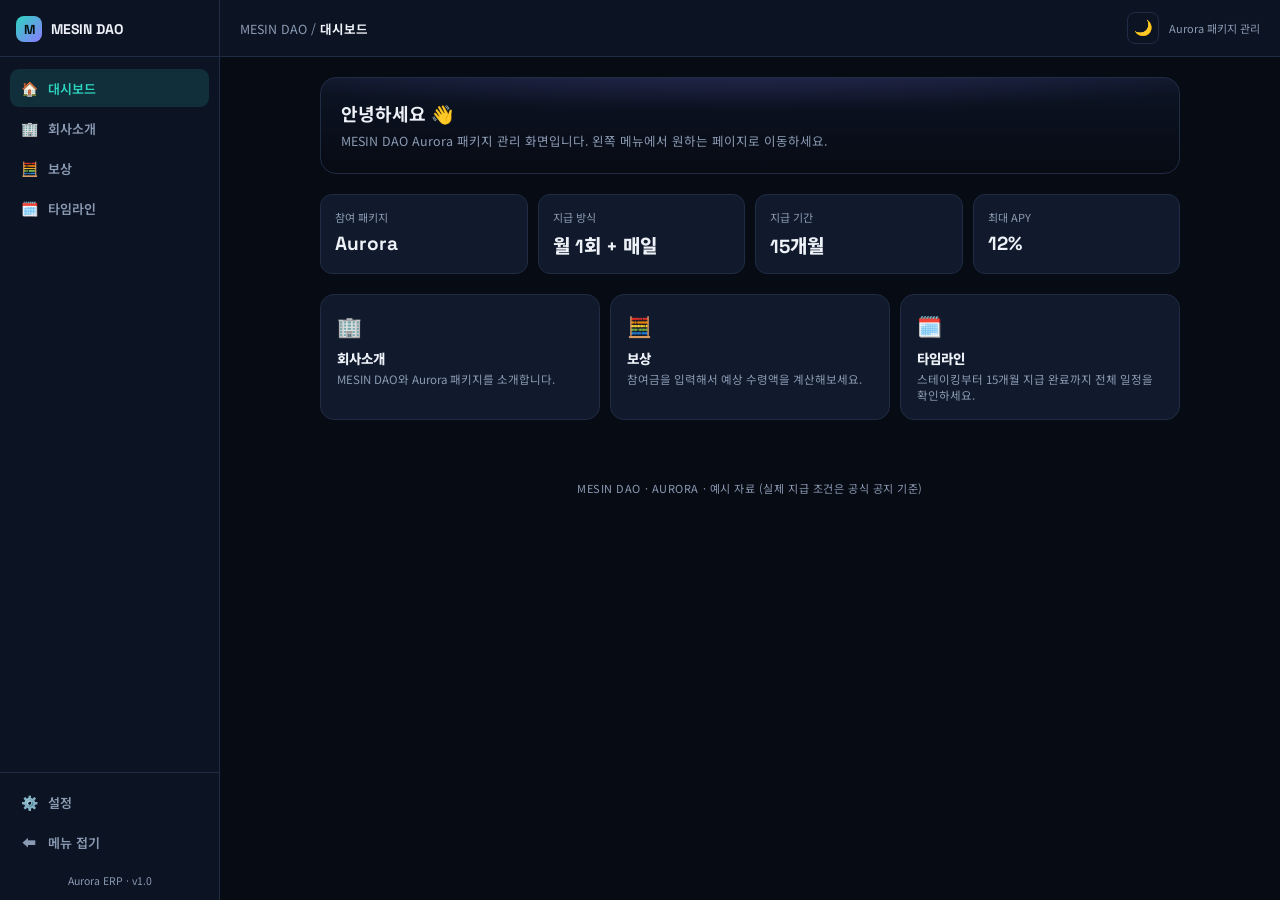
==== index.html @ 58359aaf "Initial commit: MESIN DAO Aurora ERP static site" ====
<!DOCTYPE html>
<html lang="ko">
<head>
<meta charset="UTF-8">
<script>try{if(localStorage.getItem('aurora_theme')==='light')document.documentElement.setAttribute('data-theme','light');}catch(e){}</script>
<meta name="viewport" content="width=device-width, initial-scale=1.0">
<title>MESIN DAO · Aurora ERP · 대시보드</title>
<link rel="stylesheet" href="assets/style.css">
<link rel="manifest" href="manifest.json">
<meta name="theme-color" content="#0c1424">
<link rel="icon" type="image/png" href="assets/icons/favicon-32.png">
<link rel="apple-touch-icon" href="assets/icons/apple-touch-icon.png">
<meta name="mobile-web-app-capable" content="yes">
<meta name="apple-mobile-web-app-capable" content="yes">
<meta name="apple-mobile-web-app-status-bar-style" content="black-translucent">
<meta name="apple-mobile-web-app-title" content="Aurora ERP">
</head>
<body data-page="dashboard">
<div class="app" id="app">
  <aside class="sidebar" id="sidebar">
    <div class="sidebar-brand">
      <div class="sidebar-logo-mark">M</div>
      <span>MESIN DAO</span>
    </div>
    <nav class="sidebar-nav" id="sidebarNav"></nav>
    <div class="sidebar-bottom">
      <nav class="sidebar-bottom-nav" id="sidebarBottomNav"></nav>
      <div class="sidebar-foot">Aurora ERP · v1.0</div>
    </div>
  </aside>
  <div class="sidebar-backdrop" id="sidebarBackdrop"></div>

  <div class="main">
    <header class="topbar">
      <button type="button" class="burger" id="sidebarToggle" aria-label="메뉴 열기">☰</button>
      <div class="breadcrumb">MESIN DAO / <b id="breadcrumbLabel">대시보드</b></div>
      <button type="button" class="theme-toggle" id="themeToggle" aria-label="테마 전환">🌙</button>
      <div class="topbar-right">Aurora 패키지 관리</div>
    </header>

    <main class="page-content">

      <div class="dash-welcome">
        <h2>안녕하세요 👋</h2>
        <p>MESIN DAO Aurora 패키지 관리 화면입니다. 왼쪽 메뉴에서 원하는 페이지로 이동하세요.</p>
      </div>
      <div class="dash-grid">
        <div class="dash-stat"><div class="lbl">참여 패키지</div><div class="val num">Aurora</div></div>
        <div class="dash-stat"><div class="lbl">지급 방식</div><div class="val num">월 1회 + 매일</div></div>
        <div class="dash-stat"><div class="lbl">지급 기간</div><div class="val num">15개월</div></div>
        <div class="dash-stat"><div class="lbl">최대 APY</div><div class="val num">12%</div></div>
      </div>
      <div class="quick-links">
        <a class="quick-card" href="company.html">
          <div class="qc-icon">🏢</div>
          <div class="qc-title">회사소개</div>
          <div class="qc-desc">MESIN DAO와 Aurora 패키지를 소개합니다.</div>
        </a>
        <a class="quick-card" href="rewards.html">
          <div class="qc-icon">🧮</div>
          <div class="qc-title">보상</div>
          <div class="qc-desc">참여금을 입력해서 예상 수령액을 계산해보세요.</div>
        </a>
        <a class="quick-card" href="timeline.html">
          <div class="qc-icon">🗓️</div>
          <div class="qc-title">타임라인</div>
          <div class="qc-desc">스테이킹부터 15개월 지급 완료까지 전체 일정을 확인하세요.</div>
        </a>
      </div>

      <div class="foot">MESIN DAO · AURORA · 예시 자료 (실제 지급 조건은 공식 공지 기준)</div>
    </main>
  </div><!-- /main -->
</div><!-- /app -->
<nav class="bottom-nav" id="bottomNav"></nav>

<script src="assets/sidebar.js"></script>
</body>
</html>
---- assets/style.css ----
@import url('https://fonts.googleapis.com/css2?family=Space+Grotesk:wght@500;700&family=Noto+Sans+KR:wght@400;500;700;900&display=swap');

:root{
  --bg: #070b14;
  --bg2: #0c1424;
  --card: #101a2c;
  --line: #1f2c44;
  --teal: #2dd4bf;
  --violet: #8b7bff;
  --green: #34d399;
  --gold: #fbbf24;
  --text: #eef2f8;
  --muted: #8b9ab3;
  --wash-rgb: 255,255,255;     /* 카드/버튼 등에 쓰이는 옅은 오버레이의 기준색 */
  --on-accent: #03110e;         /* teal/violet 배경 위에 올라가는 뱃지 글자색 */
  --violet-soft: #b8aeff;       /* 카드 안에서 강조 텍스트로 쓰는 옅은 보라 */
}

/* ---------- 라이트(하늘색) 테마 ---------- */
:root[data-theme="light"]{
  --bg: #eaf4fb;
  --bg2: #dbecf8;
  --card: #ffffff;
  --line: #c7dfef;
  --teal: #0f766e;
  --violet: #7c3aed;
  --green: #15803d;
  --gold: #b45309;
  --text: #102436;
  --muted: #5c7690;
  --wash-rgb: 10,35,55;
  --on-accent: #ffffff;
  --violet-soft: #6d28d9;
}
*{box-sizing:border-box; margin:0; padding:0; max-width:100%;}
input[type=number]{ -moz-appearance:textfield; }
input[type=number]::-webkit-outer-spin-button,
input[type=number]::-webkit-inner-spin-button{ -webkit-appearance:none; margin:0; }
body{
  background:var(--bg);
  color:var(--text);
  font-family:'Noto Sans KR', sans-serif;
  -webkit-font-smoothing:antialiased;
}
.num{font-family:'Space Grotesk', 'Noto Sans KR', sans-serif;}

/* ---------- Aurora hero ---------- */
.hero{
  position:relative;
  padding:36px 20px 26px;
  overflow:hidden;
  background:
    radial-gradient(120% 90% at 50% -20%, rgba(139,123,255,0.35), transparent 60%),
    linear-gradient(180deg, var(--bg2), var(--bg));
  border-bottom:1px solid var(--line);
}
.aurora-band{
  position:absolute; inset:-40% -20% auto -20%; height:340px;
  background:
    radial-gradient(50% 60% at 20% 40%, rgba(45,212,191,0.30), transparent 70%),
    radial-gradient(50% 60% at 70% 30%, rgba(139,123,255,0.30), transparent 70%),
    radial-gradient(50% 60% at 45% 60%, rgba(52,211,153,0.22), transparent 70%);
  filter: blur(30px);
  animation: drift 14s ease-in-out infinite alternate;
}
@keyframes drift{
  0%{ transform: translateX(-2%) rotate(-1deg);}
  100%{ transform: translateX(2%) rotate(1deg);}
}
.brand-row{
  position:relative; z-index:1;
  display:flex; align-items:center; gap:12px; margin-bottom:18px;
}
.brand-row img{ height:24px; width:auto; display:block; }
.brand-mesin{ display:flex; align-items:center; gap:7px; }
.brand-mesin img{ height:24px; width:auto; }
.brand-mesin span{
  font-family:'Space Grotesk','Noto Sans KR',sans-serif;
  font-weight:700; font-size:15px; letter-spacing:0.02em; color:var(--text);
}
.brand-div{ width:1px; height:16px; background:var(--line); }
.eyebrow{
  position:relative; z-index:1;
  font-size:12px; letter-spacing:0.16em; color:var(--teal);
  font-weight:700; text-transform:uppercase;
}
h1{
  position:relative; z-index:1;
  font-size:20px; line-height:1.32; margin-top:8px; font-weight:900;
}
.hero-sub{ position:relative; z-index:1; color:var(--muted); font-size:12.5px; margin-top:6px; line-height:1.5;}

/* ---------- Calculator ---------- */
.calc{
  position:relative; z-index:1;
  background:var(--card);
  border:1px solid var(--line);
  border-radius:16px;
  padding:16px;
  margin-top:16px;
}
.calc-row2{ display:flex; gap:10px; min-width:0; }
.calc-row2 .field{ flex:1 1 0; min-width:0; }
.calc-label{ font-size:10.5px; letter-spacing:0.12em; color:var(--gold); font-weight:700; text-transform:uppercase; margin-bottom:8px;}
.field{ margin-bottom:10px; min-width:0; }
.field label{ display:block; font-size:11.5px; color:var(--muted); margin-bottom:5px; font-weight:500; white-space:nowrap; overflow:hidden; text-overflow:ellipsis;}
.input-row{
  display:flex; align-items:center; gap:4px;
  background:rgba(var(--wash-rgb),0.04);
  border:1px solid var(--line);
  border-radius:10px;
  padding:8px 10px;
  min-width:0;
  box-sizing:border-box;
}
.input-row .prefix{ color:var(--muted); font-size:13px; font-weight:700; flex:0 0 auto;}
.input-row input{
  flex:1 1 auto; width:100%; background:transparent; border:none; outline:none;
  color:var(--text); font-size:16px; font-weight:700;
  font-family:'Space Grotesk','Noto Sans KR',sans-serif;
  min-width:0;
}
.input-row .suffix{ color:var(--muted); font-size:11px; flex:0 0 auto;}
.presets{ display:flex; gap:6px; margin-top:7px; flex-wrap:wrap; }
.preset-btn{
  background:rgba(var(--wash-rgb),0.04); border:1px solid var(--line); color:var(--muted);
  border-radius:100px; padding:5px 10px; font-size:11px; font-weight:700; cursor:pointer;
  font-family:'Space Grotesk','Noto Sans KR',sans-serif;
}
.preset-btn.active{ background:rgba(45,212,191,0.16); border-color:var(--teal); color:var(--teal); }

/* ---------- Flow (conversion) ---------- */
.flow{
  position:relative; z-index:1;
  display:flex; align-items:center; gap:6px;
  margin-top:16px; flex-wrap:wrap;
}
.chip{
  background:rgba(var(--wash-rgb),0.04);
  border:1px solid var(--line);
  border-radius:10px;
  padding:7px 9px;
  font-size:11px;
  text-align:center;
  min-width:66px;
}
.chip b{ display:block; font-size:13px; margin-top:1px;}
.arrow{ color:var(--muted); font-size:12px; }
.chip.result{
  background:linear-gradient(135deg, rgba(45,212,191,0.18), rgba(139,123,255,0.18));
  border-color:rgba(45,212,191,0.5);
}
.chip.result b{ color:var(--teal); font-size:15px;}

/* ---------- Top summary (in hero) ---------- */
.top-summary{
  position:relative; z-index:1;
  background:linear-gradient(135deg, rgba(139,123,255,0.16), rgba(45,212,191,0.16));
  border:1px solid rgba(139,123,255,0.45);
  border-radius:16px; padding:16px; margin-top:16px;
}
.top-summary .ts-head{ font-size:11px; color:var(--muted); font-weight:700; margin-bottom:10px;}
.ts-line{
  display:flex; justify-content:space-between; align-items:center;
  padding:6px 0; font-size:12.5px; border-bottom:1px solid rgba(var(--wash-rgb),0.08);
}
.ts-line:last-of-type{ border-bottom:none; }
.ts-line .v{ font-weight:800; }
.ts-bonus-formula{
  font-size:11px; color:var(--muted); margin-top:2px;
  font-family:'Space Grotesk',monospace;
}
.ts-total{
  margin-top:10px; padding-top:12px; border-top:1px solid rgba(var(--wash-rgb),0.18);
  display:flex; justify-content:space-between; align-items:baseline;
}
.ts-total .lbl{ font-size:12px; color:var(--muted); font-weight:700;}
.ts-total .val{ font-size:23px; font-weight:900;
  background:linear-gradient(90deg, var(--teal), var(--violet));
  -webkit-background-clip:text; background-clip:text; color:transparent;
}

/* ---------- Sections ---------- */
section{ padding:20px 18px 2px; }
.section-label{
  font-size:10px; letter-spacing:0.13em; color:var(--gold);
  text-transform:uppercase; font-weight:700; margin-bottom:6px;
}
.section-title{ font-size:16px; font-weight:900; margin-bottom:4px;}
.section-desc{ color:var(--muted); font-size:12px; line-height:1.5; margin-bottom:12px;}

/* ---------- Reward cards ---------- */
.card{
  background:var(--card);
  border:1px solid var(--line);
  border-radius:14px;
  padding:14px 16px;
  margin-bottom:10px;
  position:relative;
}
.card-top{ display:flex; justify-content:space-between; align-items:flex-start; gap:10px;}
.card-tag{
  font-size:11px; font-weight:700; padding:4px 9px; border-radius:100px;
  letter-spacing:0.03em;
}
.tag-a{ background:rgba(139,123,255,0.18); color:var(--violet-soft); border:1px solid rgba(139,123,255,0.4);}
.tag-b{ background:rgba(45,212,191,0.18); color:var(--teal); border:1px solid rgba(45,212,191,0.4);}
.card-name{ font-size:14.5px; font-weight:900; margin-top:6px;}
.card-freq{ font-size:11.5px; color:var(--muted); margin-top:2px;}
.big-row{ display:flex; align-items:baseline; gap:6px; margin-top:10px;}
.big-num{ font-size:23px; font-weight:700; }
.big-unit{ font-size:12px; color:var(--muted);}
.formula{
  margin-top:7px; font-size:11.5px; color:var(--muted);
  background:rgba(var(--wash-rgb),0.03); border-radius:8px; padding:6px 9px;
  font-family:'Space Grotesk', monospace;
}
.total-row{
  display:flex; justify-content:space-between; align-items:center;
  margin-top:10px; padding-top:10px; border-top:1px dashed var(--line);
}
.total-row .lbl{ font-size:11.5px; color:var(--muted); }
.total-row .val{ font-size:15.5px; font-weight:900; }
.val.a{ color:var(--violet-soft); }
.val.b{ color:var(--teal); }

/* APY table */
.apy-table{
  background:rgba(var(--wash-rgb),0.02); border:1px solid var(--line); border-radius:12px;
  overflow:hidden; margin-top:2px; margin-bottom:4px;
}
.apy-row{
  display:flex; justify-content:space-between; align-items:center;
  padding:8px 12px; font-size:12px; border-bottom:1px solid var(--line);
  transition: background 0.2s;
}
.apy-row:last-child{ border-bottom:none; }
.apy-row.active{ background:rgba(45,212,191,0.08); }
.apy-range{ color:var(--text); }
.apy-pct{ font-weight:900; font-size:15px; }
.apy-row.active .apy-pct{ color:var(--teal); }
.apy-badge{
  font-size:10.5px; background:var(--teal); color:var(--on-accent); font-weight:800;
  padding:2px 7px; border-radius:100px; margin-left:8px;
}

/* ---------- Timeline ---------- */
.timeline-wrap{
  background:var(--card); border:1px solid var(--line); border-radius:16px;
  padding:16px 14px 18px; margin-top:2px;
}
.tl-track{ position:relative; padding-left:20px; }
.tl-line{
  position:absolute; left:6px; top:6px; bottom:6px; width:2px;
  background:linear-gradient(180deg, var(--gold) 0%, var(--gold) 22%, var(--teal) 22%, var(--violet) 100%);
  border-radius:2px;
}
.tl-item{ position:relative; padding-bottom:16px; }
.tl-item:last-child{ padding-bottom:0; }
.tl-dot{
  position:absolute; left:-20px; top:2px; width:12px; height:12px; border-radius:50%;
  border:3px solid var(--bg); box-shadow:0 0 0 2px currentColor;
}
.dot-gold{ background:var(--gold); color:var(--gold);}
.dot-teal{ background:var(--teal); color:var(--teal);}
.dot-violet{ background:var(--violet); color:var(--violet);}
.tl-date{ font-size:10px; color:var(--muted); font-weight:700; letter-spacing:0.03em; margin-bottom:2px;}
.tl-title{ font-size:13px; font-weight:800; margin-bottom:3px; }
.tl-desc{ font-size:11.5px; color:var(--muted); line-height:1.5; }
.tl-desc .num-hl{ color:var(--text); font-weight:700; }
.tl-box{
  margin-top:6px; display:inline-flex; gap:5px; flex-wrap:wrap;
}
.pill{
  font-size:10px; padding:3px 8px; border-radius:100px; font-weight:700;
  background:rgba(var(--wash-rgb),0.05); border:1px solid var(--line); color:var(--text);
}
.pill.gold{ color:var(--gold); border-color:rgba(251,191,36,0.4); background:rgba(251,191,36,0.1);}
.pill.teal{ color:var(--teal); border-color:rgba(45,212,191,0.4); background:rgba(45,212,191,0.1);}
.pill.violet{ color:#b8aeff; border-color:rgba(139,123,255,0.4); background:rgba(139,123,255,0.1);}

.note{
  font-size:11.5px; color:var(--muted); line-height:1.7; margin-top:14px;
  padding:12px 14px; background:rgba(var(--wash-rgb),0.03); border-radius:10px;
  border-left:3px solid var(--gold);
}
.foot{ text-align:center; color:var(--muted); font-size:11px; margin-top:40px; margin-bottom:40px; letter-spacing:0.05em;}

/* ================= ERP shell ================= */
.app{ display:flex; min-height:100vh; }
.sidebar{
  width:220px; flex:0 0 220px;
  background:var(--bg2); border-right:1px solid var(--line);
  display:flex; flex-direction:column;
  position:sticky; top:0; height:100vh; overflow-y:auto;
  z-index:36;
}
.sidebar-brand{
  display:flex; align-items:center; gap:9px;
  padding:16px 16px 14px; border-bottom:1px solid var(--line);
}
.sidebar-logo-mark{
  width:26px; height:26px; border-radius:8px; flex:0 0 auto;
  background:linear-gradient(135deg, var(--teal), var(--violet));
  display:flex; align-items:center; justify-content:center;
  font-family:'Space Grotesk',sans-serif; font-weight:700; font-size:13px; color:var(--on-accent);
}
.sidebar-brand span{ font-family:'Space Grotesk','Noto Sans KR',sans-serif; font-weight:700; font-size:14px; }
.sidebar-nav{ flex:1; padding:12px 10px; display:flex; flex-direction:column; gap:2px; overflow-y:auto; }
.nav-item{
  display:flex; align-items:center; gap:10px;
  padding:9px 10px; border-radius:9px;
  color:var(--muted); font-size:13px; font-weight:600;
  background:transparent; border:none; text-align:left; width:100%;
  cursor:pointer; font-family:'Noto Sans KR',sans-serif;
  text-decoration:none;
}
.nav-item .nav-icon{ font-size:14px; width:18px; text-align:center; flex:0 0 auto; }
.nav-item:hover{ background:rgba(var(--wash-rgb),0.05); color:var(--text); }
.nav-item.active{ background:rgba(45,212,191,0.14); color:var(--teal); }
.sidebar-bottom{
  flex:0 0 auto; padding:10px; border-top:1px solid var(--line);
  display:flex; flex-direction:column; gap:2px;
}
.sidebar-bottom-nav{ display:flex; flex-direction:column; gap:2px; }
.sidebar-foot{ padding:10px 6px 2px; font-size:10.5px; color:var(--muted); text-align:center; }
.sidebar-backdrop{ display:none; }

/* 사이드바 접기 (데스크톱) */
.sidebar{ transition:width .18s ease; }
.app.sidebar-collapsed .sidebar{ width:60px; flex:0 0 60px; }
.app.sidebar-collapsed .sidebar-brand{ justify-content:center; padding:16px 8px 14px; }
.app.sidebar-collapsed .sidebar-brand > span{ display:none; }
.app.sidebar-collapsed .nav-item{ justify-content:center; padding:9px 0; }
.app.sidebar-collapsed .nav-item span:not(.nav-icon){ display:none; }
.app.sidebar-collapsed .sidebar-foot{ display:none; }
.app.sidebar-collapsed .sidebar-bottom{ align-items:center; }

/* 접힘 상태에서 아이콘에 마우스를 올리면 뜨는 라벨 툴팁 */
.sidebar-tooltip{
  position:fixed; z-index:200; transform:translateY(-50%);
  background:var(--card); color:var(--text); border:1px solid var(--line);
  padding:6px 10px; border-radius:8px; font-size:12px; font-weight:700;
  white-space:nowrap; box-shadow:0 4px 14px rgba(0,0,0,0.4);
  pointer-events:none;
}

.main{ flex:1; min-width:0; display:flex; flex-direction:column; }
.topbar{
  display:flex; align-items:center; gap:10px;
  padding:12px 20px; border-bottom:1px solid var(--line);
  background:var(--bg2); position:sticky; top:0; z-index:5;
}
.burger{
  display:none; background:transparent; border:1px solid var(--line); color:var(--text);
  width:32px; height:32px; border-radius:8px; font-size:16px; cursor:pointer; flex:0 0 auto;
}
.theme-toggle{
  display:inline-flex; align-items:center; justify-content:center;
  background:transparent; border:1px solid var(--line); color:var(--text);
  width:32px; height:32px; border-radius:8px; font-size:15px; cursor:pointer; flex:0 0 auto;
  margin-left:auto;
}
.theme-toggle:hover{ border-color:var(--teal); }
.breadcrumb{ font-size:12.5px; color:var(--muted); }
.breadcrumb b{ color:var(--text); font-weight:700; }
.topbar-right{ font-size:11px; color:var(--muted); }

.page-content{ flex:1; max-width:900px; width:100%; margin:0 auto; padding-bottom:20px; }

/* 모바일 하단 아이콘 메뉴 (안드로이드 등). 데스크톱에서는 숨김. */
.bottom-nav{
  display:none;
  position:fixed; left:0; right:0; bottom:0; z-index:34;
  background:var(--bg2); border-top:1px solid var(--line);
  padding-bottom:env(safe-area-inset-bottom, 0px);
}
.bottom-nav-list{ display:flex; }
.bottom-nav-item{
  flex:1; min-width:0;
  display:flex; flex-direction:column; align-items:center; justify-content:center; gap:2px;
  padding:8px 2px 7px;
  color:var(--muted); text-decoration:none;
  font-family:'Noto Sans KR',sans-serif; font-size:10px; font-weight:700;
  white-space:nowrap; overflow:hidden; text-overflow:ellipsis;
}
.bottom-nav-item .bn-icon{ font-size:19px; line-height:1; }
.bottom-nav-item.active{ color:var(--teal); }

/* Dashboard */
.dash-welcome{
  padding:22px 20px; border-radius:16px; margin:20px;
  background:radial-gradient(120% 90% at 50% -20%, rgba(139,123,255,0.25), transparent 60%), linear-gradient(180deg, var(--bg2), var(--bg));
  border:1px solid var(--line);
}
.dash-welcome h2{ font-size:18px; margin-bottom:6px; }
.dash-welcome p{ color:var(--muted); font-size:12.5px; line-height:1.5; }
.dash-grid{ display:grid; grid-template-columns:repeat(auto-fit,minmax(150px,1fr)); gap:10px; padding:0 20px 20px; }
.dash-stat{ background:var(--card); border:1px solid var(--line); border-radius:12px; padding:14px; }
.dash-stat .lbl{ font-size:11px; color:var(--muted); margin-bottom:6px; }
.dash-stat .val{ font-size:19px; font-weight:800; }
.quick-links{ display:grid; grid-template-columns:repeat(auto-fit,minmax(180px,1fr)); gap:10px; padding:0 20px 20px; }
.quick-card{
  background:var(--card); border:1px solid var(--line); border-radius:14px; padding:16px;
  cursor:pointer; text-align:left; font-family:'Noto Sans KR',sans-serif;
  text-decoration:none; display:block; color:inherit;
}
.quick-card:hover{ border-color:var(--teal); }
.quick-card .qc-icon{ font-size:20px; margin-bottom:8px; }
.quick-card .qc-title{ font-weight:800; font-size:13.5px; margin-bottom:3px; color:var(--text); }
.quick-card .qc-desc{ font-size:11.5px; color:var(--muted); line-height:1.4; }

/* Company page */
.company-wrap{ padding:20px; }
.company-hero{
  padding:20px; border-radius:16px; margin-bottom:16px;
  background:linear-gradient(135deg, rgba(139,123,255,0.16), rgba(45,212,191,0.16));
  border:1px solid rgba(139,123,255,0.4);
}
.company-hero h2{ font-size:18px; margin-bottom:6px; }
.company-hero p{ color:var(--muted); font-size:12.5px; line-height:1.6; }
.company-block{
  background:var(--card); border:1px solid var(--line); border-radius:14px;
  padding:16px; margin-bottom:10px;
}
.company-block h3{ font-size:13.5px; margin-bottom:6px; }
.company-block p{ font-size:12px; color:var(--muted); line-height:1.6; }
.company-note{ font-size:10.5px; color:var(--muted); margin-top:6px; }

.timeline-page{ padding-top:20px; }

@media (max-width:840px){
  .sidebar{
    position:fixed; left:0; top:0; bottom:0; transform:translateX(-100%);
    transition:transform .2s ease;
  }
  .app.sidebar-open .sidebar{ transform:translateX(0); }
  .app.sidebar-open .sidebar-backdrop{
    display:block; position:fixed; inset:0; background:rgba(0,0,0,0.5); z-index:35;
  }
  .burger{ display:inline-flex; align-items:center; justify-content:center; }
  .sidebar-collapse-btn{ display:none; }
  .app.sidebar-collapsed .sidebar{ width:220px; flex:0 0 220px; }
  .app.sidebar-collapsed .sidebar-brand{ justify-content:flex-start; padding:16px 16px 14px; }
  .app.sidebar-collapsed .sidebar-brand > span{ display:inline; }
  .app.sidebar-collapsed .nav-item{ justify-content:flex-start; padding:9px 10px; }
  .app.sidebar-collapsed .nav-item span:not(.nav-icon){ display:inline; }
  .app.sidebar-collapsed .sidebar-foot{ display:block; }

  .topbar-right{ display:none; }

  .bottom-nav{ display:block; }
  .page-content{ padding-bottom:calc(20px + 60px + env(safe-area-inset-bottom, 0px)); }
}

/* ---------- 휴대폰(안드로이드 등) 화면 ---------- */
@media (max-width:480px){
  .hero{ padding:28px 16px 20px; }
  h1{ font-size:18px; }
  section{ padding:16px 14px 2px; }
  .calc-row2{ flex-direction:column; gap:10px; }
  .dash-welcome{ margin:14px; padding:18px 16px; }
  .dash-grid{ grid-template-columns:repeat(auto-fit,minmax(130px,1fr)); padding:0 14px 14px; }
  .quick-links{ grid-template-columns:1fr; padding:0 14px 14px; }
  .company-wrap{ padding:14px; }
  .topbar{ padding:10px 14px; }
  .breadcrumb{ font-size:11.5px; overflow:hidden; text-overflow:ellipsis; white-space:nowrap; }
  .nav-item{ min-height:44px; }
}
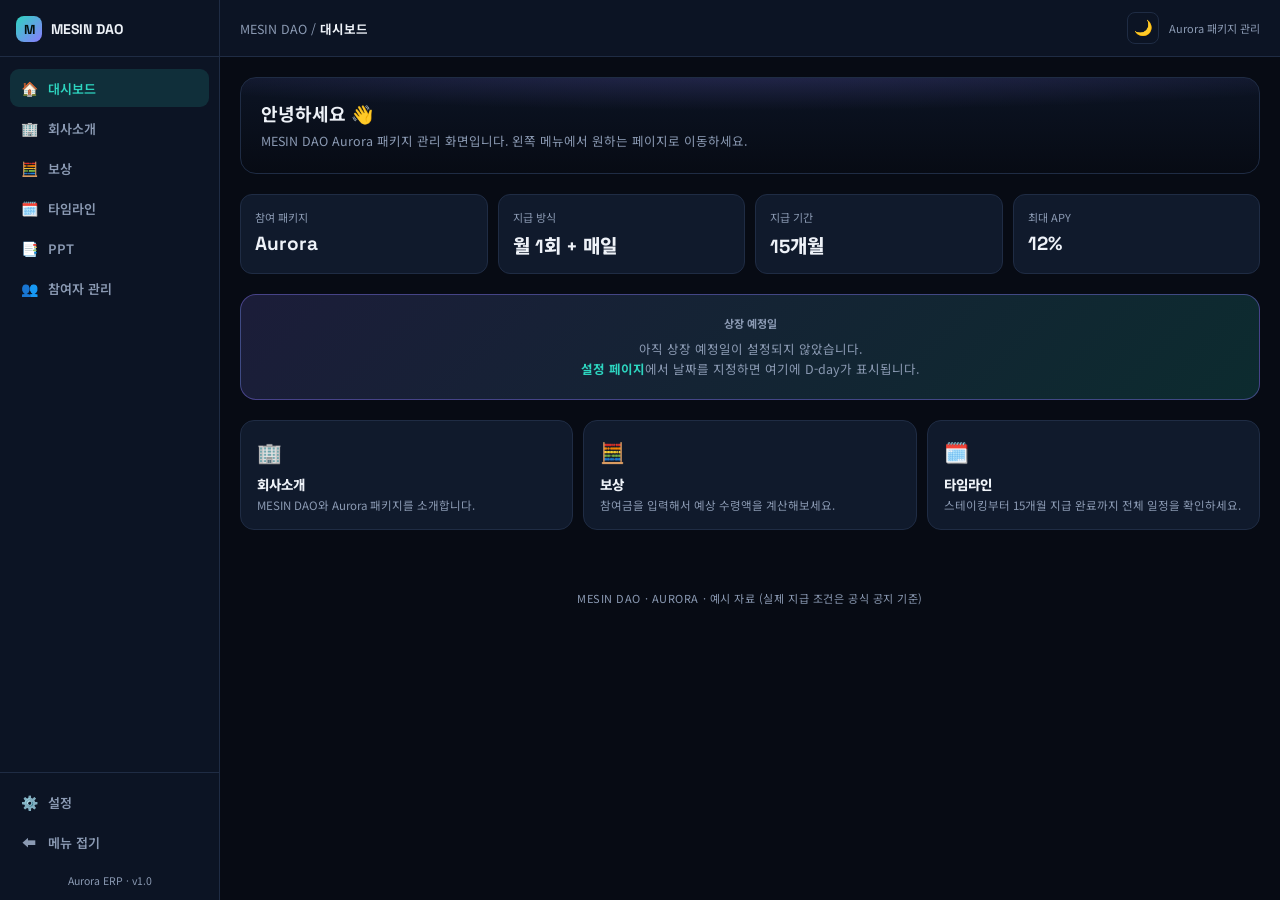
==== commit c2f140b9: "설정(상장예정일/프리셋 편집) + 대시보드 카운트다운 + 보상 공유링크·비교모드 추가" ====
--- a/index.html
+++ b/index.html
@@ -50,6 +50,8 @@
         <div class="dash-stat"><div class="lbl">지급 기간</div><div class="val num">15개월</div></div>
         <div class="dash-stat"><div class="lbl">최대 APY</div><div class="val num">12%</div></div>
       </div>
+      <div class="countdown-card" id="countdownCard"></div>
+
       <div class="quick-links">
         <a class="quick-card" href="company.html">
           <div class="qc-icon">🏢</div>
@@ -75,5 +77,6 @@
 <nav class="bottom-nav" id="bottomNav"></nav>
 
 <script src="assets/sidebar.js"></script>
+<script src="assets/dashboard.js"></script>
 </body>
 </html>
--- a/assets/style.css
+++ b/assets/style.css
@@ -244,11 +244,33 @@
   padding:2px 7px; border-radius:100px; margin-left:8px;
 }
 
+/* ---------- Rewards page: 넓은 화면 2단 레이아웃 ---------- */
+/* 좁은 화면(<1080px)에서는 기존과 동일하게 히어로(입력) → 카드(결과) 순서로 세로 쌓임.
+   넓은 화면에서는 왼쪽에 입력 히어로를 고정(sticky)하고, 오른쪽에 결과 카드를 나란히 배치해
+   입력을 바꾸면서 바로 옆에서 결과를 확인할 수 있게 함. */
+.rewards-grid{ display:block; margin:0 20px 20px; }
+.rewards-col-hero .hero{ margin-top:0; }
+@media (min-width:1080px){
+  .rewards-grid{
+    display:grid;
+    grid-template-columns:minmax(380px,460px) 1fr;
+    gap:22px;
+    align-items:start;
+  }
+  .rewards-col-hero{ position:sticky; top:72px; }
+  .rewards-col-hero .hero{
+    border:1px solid var(--line);
+    border-bottom:1px solid var(--line);
+    border-radius:20px;
+  }
+  .rewards-col-detail section:first-child{ padding-top:0; }
+}
+/* 결과 카드 2장은 오른쪽 컬럼이 충분히 넓어지면 자동으로 나란히 배치됨 (auto-fit) */
+.reward-cards{ display:grid; grid-template-columns:repeat(auto-fit,minmax(300px,1fr)); gap:14px; align-items:start; }
+.reward-cards .card{ margin-bottom:0; }
+
 /* ---------- Timeline ---------- */
-.timeline-wrap{
-  background:var(--card); border:1px solid var(--line); border-radius:16px;
-  padding:16px 14px 18px; margin-top:2px;
-}
+.timeline-wrap{ margin-top:18px; }
 .tl-track{ position:relative; padding-left:20px; }
 .tl-line{
   position:absolute; left:6px; top:6px; bottom:6px; width:2px;
@@ -366,7 +388,28 @@
 .breadcrumb b{ color:var(--text); font-weight:700; }
 .topbar-right{ font-size:11px; color:var(--muted); }
 
-.page-content{ flex:1; max-width:900px; width:100%; margin:0 auto; padding-bottom:20px; }
+.page-content{ flex:1; max-width:1180px; width:100%; margin:0 auto; padding-top:20px; padding-bottom:20px; }
+
+/* 페이지별 콘텐츠 폭 — 데스크톱에서 화면을 얼마나 넓게 쓸지는 페이지 성격에 따라 다르게 판단.
+   대시보드/회사소개: 카드형 그리드가 많아 넓게 써도 잘 채워짐.
+   보상: 좌(입력)·우(결과카드) 2단 레이아웃을 쓰므로 조금 더 넓게.
+   타임라인/설정: 읽는 콘텐츠 위주라 과도하게 넓히면 오히려 가독성이 떨어져 좁게 유지.
+   PPT: 별도 폭 규칙(아래 PPT 뷰어 섹션)에서 처리. */
+body[data-page="dashboard"] .page-content,
+body[data-page="company"] .page-content{ max-width:1280px; }
+body[data-page="rewards"] .page-content{ max-width:1240px; }
+body[data-page="timeline"] .page-content{ max-width:820px; }
+body[data-page="settings"] .page-content{ max-width:760px; }
+
+/* 데스크톱 넓은 화면에서는 auto-fit 대신 실제 콘텐츠 개수에 맞춘 고정 컬럼 수를 사용해
+   카드가 너무 잘게 쪼개지지 않고 자연스럽게 정렬되도록 함. */
+@media (min-width:900px){
+  .dash-grid{ grid-template-columns:repeat(4,1fr); }
+  .quick-links{ grid-template-columns:repeat(3,1fr); }
+  .partner-grid{ grid-template-columns:repeat(4,1fr); }
+  .stat-grid{ grid-template-columns:repeat(4,1fr); }
+  .flywheel-grid{ grid-template-columns:repeat(4,1fr); }
+}
 
 /* 모바일 하단 아이콘 메뉴 (안드로이드 등). 데스크톱에서는 숨김. */
 .bottom-nav{
@@ -389,7 +432,7 @@
 
 /* Dashboard */
 .dash-welcome{
-  padding:22px 20px; border-radius:16px; margin:20px;
+  padding:22px 20px; border-radius:16px; margin:0 20px 20px;
   background:radial-gradient(120% 90% at 50% -20%, rgba(139,123,255,0.25), transparent 60%), linear-gradient(180deg, var(--bg2), var(--bg));
   border:1px solid var(--line);
 }
@@ -411,9 +454,12 @@
 .quick-card .qc-desc{ font-size:11.5px; color:var(--muted); line-height:1.4; }
 
 /* Company page */
-.company-wrap{ padding:20px; }
+.company-wrap{
+  background:var(--card); border:1px solid var(--line); border-radius:20px;
+  padding:28px 26px; margin:0 20px 20px;
+}
 .company-hero{
-  padding:20px; border-radius:16px; margin-bottom:16px;
+  padding:20px; border-radius:16px; margin-bottom:20px;
   background:linear-gradient(135deg, rgba(139,123,255,0.16), rgba(45,212,191,0.16));
   border:1px solid rgba(139,123,255,0.4);
 }
@@ -427,7 +473,194 @@
 .company-block p{ font-size:12px; color:var(--muted); line-height:1.6; }
 .company-note{ font-size:10.5px; color:var(--muted); margin-top:6px; }
 
-.timeline-page{ padding-top:20px; }
+/* 회사소개 요약 섹션 (모두 .company-wrap 박스 안쪽 요소 - 좌우 여백은 박스 padding이 담당) */
+.company-section-label{
+  font-size:10px; letter-spacing:0.13em; color:var(--gold);
+  text-transform:uppercase; font-weight:700; margin-bottom:8px;
+}
+.partner-grid{ display:grid; grid-template-columns:repeat(auto-fit,minmax(220px,1fr)); gap:10px; margin-bottom:16px; }
+.partner-card{ background:rgba(var(--wash-rgb),0.03); border:1px solid var(--line); border-radius:14px; padding:16px; }
+.partner-icon{ font-size:22px; margin-bottom:8px; }
+.partner-name{ font-family:'Space Grotesk','Noto Sans KR',sans-serif; font-weight:800; font-size:14px; margin-bottom:2px; }
+.partner-role{ font-size:11px; color:var(--teal); font-weight:700; margin-bottom:8px; }
+.partner-card p{ font-size:12px; color:var(--muted); line-height:1.6; }
+.partner-tagline{
+  margin-bottom:24px; padding:12px 16px; text-align:center; font-size:12px; font-weight:700;
+  color:var(--text); background:rgba(var(--wash-rgb),0.04); border:1px solid var(--line); border-radius:12px;
+}
+
+.stat-grid{ display:grid; grid-template-columns:repeat(auto-fit,minmax(140px,1fr)); gap:10px; margin-bottom:24px; }
+.stat-card{ background:rgba(var(--wash-rgb),0.03); border:1px solid var(--line); border-radius:12px; padding:14px; text-align:center; }
+.stat-val{
+  font-family:'Space Grotesk','Noto Sans KR',sans-serif; font-weight:900; font-size:20px;
+  background:linear-gradient(90deg, var(--teal), var(--violet));
+  -webkit-background-clip:text; background-clip:text; color:transparent;
+}
+.stat-lbl{ font-size:11px; color:var(--muted); margin-top:4px; }
+
+.flywheel-grid{ display:grid; grid-template-columns:repeat(auto-fit,minmax(180px,1fr)); gap:10px; margin-bottom:24px; }
+.flywheel-item{ background:rgba(var(--wash-rgb),0.03); border:1px solid var(--line); border-radius:12px; padding:14px; }
+.flywheel-num{ font-family:'Space Grotesk',sans-serif; font-weight:900; font-size:13px; color:var(--gold); margin-bottom:4px; }
+.flywheel-title{ font-weight:800; font-size:13.5px; margin-bottom:3px; }
+.flywheel-desc{ font-size:11.5px; color:var(--muted); line-height:1.5; }
+
+.chip-row{ display:flex; flex-wrap:wrap; gap:6px; margin-bottom:24px; }
+
+.closing-quote{
+  margin-bottom:20px; padding:20px; text-align:center; border-radius:16px;
+  background:linear-gradient(135deg, rgba(139,123,255,0.14), rgba(45,212,191,0.14));
+  border:1px solid rgba(139,123,255,0.4);
+}
+.closing-quote p{ font-size:13px; color:var(--text); line-height:1.7; }
+.closing-quote .signoff{
+  margin-top:10px; font-weight:900; font-size:18px;
+  background:linear-gradient(90deg, var(--teal), var(--violet));
+  -webkit-background-clip:text; background-clip:text; color:transparent;
+}
+.company-more-link{
+  display:block; margin-bottom:16px; text-align:center; font-size:12px; font-weight:700;
+  color:var(--teal); text-decoration:none; padding:10px; border:1px dashed var(--line); border-radius:12px;
+}
+.company-more-link:hover{ border-color:var(--teal); }
+
+/* 참여자 관리 테이블 */
+.table-scroll{ overflow-x:auto; border:1px solid var(--line); border-radius:14px; margin-bottom:16px; }
+.p-table{ width:100%; border-collapse:collapse; font-size:12.5px; white-space:nowrap; }
+.p-table th, .p-table td{ padding:10px 14px; text-align:left; }
+.p-table thead th{
+  background:rgba(var(--wash-rgb),0.05); color:var(--muted); font-size:10.5px;
+  text-transform:uppercase; letter-spacing:0.05em; border-bottom:1px solid var(--line);
+  font-weight:700;
+}
+.p-table tbody tr{ border-bottom:1px solid var(--line); }
+.p-table tbody tr:last-child{ border-bottom:none; }
+.p-table tbody tr:hover{ background:rgba(var(--wash-rgb),0.03); }
+.p-table td.num{ font-family:'Space Grotesk','Noto Sans KR',sans-serif; font-weight:700; }
+.p-del-btn{
+  background:transparent; border:1px solid var(--line); color:var(--muted);
+  border-radius:8px; padding:5px 10px; font-size:11px; font-weight:700; cursor:pointer;
+  font-family:'Noto Sans KR',sans-serif;
+}
+.p-del-btn:hover{ border-color:#ef4444; color:#ef4444; }
+
+/* 참여자 관리 - 공유 비밀번호 게이트 */
+.p-gate{
+  display:flex; align-items:center; justify-content:center;
+  min-height:calc(100vh - 200px);
+}
+.p-gate[hidden]{ display:none; }
+.p-gate-card{
+  width:100%; max-width:340px;
+  background:var(--card); border:1px solid var(--line); border-radius:20px;
+  padding:28px 24px; text-align:center;
+}
+.p-gate-icon{ font-size:28px; margin-bottom:10px; }
+.p-gate-card h2{ font-size:16px; margin-bottom:6px; }
+.p-gate-card p{ font-size:12px; color:var(--muted); margin-bottom:16px; }
+.p-gate-card .input-row{ margin-bottom:12px; text-align:left; }
+.p-gate-error{ margin-top:10px; font-size:11.5px; color:#ef4444; }
+
+/* 보상 페이지 - 빠른 비교 */
+.compare-grid{ display:grid; grid-template-columns:repeat(auto-fit,minmax(150px,1fr)); gap:10px; }
+.compare-card{ background:var(--card); border:1px solid var(--line); border-radius:14px; padding:14px; }
+.compare-card .input-row{ margin-bottom:10px; }
+.compare-total{
+  font-family:'Space Grotesk','Noto Sans KR',sans-serif; font-weight:900; font-size:16px;
+  background:linear-gradient(90deg, var(--teal), var(--violet));
+  -webkit-background-clip:text; background-clip:text; color:transparent;
+}
+.compare-unit{ font-size:11px; -webkit-text-fill-color:var(--muted); color:var(--muted); }
+.compare-sub{ margin-top:4px; font-size:10.5px; color:var(--muted); }
+
+/* 대시보드 - 상장 카운트다운 */
+.countdown-card{
+  margin:0 20px 20px; padding:20px; border-radius:16px; text-align:center;
+  background:linear-gradient(135deg, rgba(139,123,255,0.16), rgba(45,212,191,0.16));
+  border:1px solid rgba(139,123,255,0.4);
+}
+.countdown-label{ font-size:11px; color:var(--muted); font-weight:700; margin-bottom:8px; }
+.countdown-value{
+  font-family:'Space Grotesk','Noto Sans KR',sans-serif; font-weight:900; font-size:32px;
+  background:linear-gradient(90deg, var(--teal), var(--violet));
+  -webkit-background-clip:text; background-clip:text; color:transparent;
+}
+.countdown-date{ margin-top:6px; font-size:12px; color:var(--muted); }
+.countdown-empty{ font-size:12.5px; color:var(--muted); line-height:1.6; }
+.countdown-empty a{ color:var(--teal); text-decoration:none; font-weight:700; }
+.countdown-empty a:hover{ text-decoration:underline; }
+
+.timeline-panel{
+  background:var(--card); border:1px solid var(--line); border-radius:20px;
+  padding:26px 24px 28px; margin:0 20px 20px;
+}
+
+/* PPT 뷰어 */
+/* 데스크톱에서 페이지 전체 폭(넓게)은 쓰되, 슬라이드 자체는 16:9 비율을 유지하면서
+   "뷰포트 높이 기준 최대 크기"로 제한해 스크롤 없이 한 화면에 슬라이드+컨트롤이 들어오게 함.
+   초광각 모니터에서 이미지가 억지로 늘어나 보이지 않도록 폭에도 별도 상한(.ppt-main)을 둠. */
+body[data-page="ppt"] .page-content{ max-width:1440px; }
+body[data-page="ppt"] .foot{ margin-top:18px; margin-bottom:18px; }
+
+.ppt-viewer{ padding:0 20px 20px; }
+.ppt-layout{ display:flex; flex-direction:column; gap:16px; }
+.ppt-main{ flex:1; min-width:0; margin:0 auto; width:100%; }
+.ppt-thumbs{ display:none; }
+
+.ppt-stage{
+  position:relative;
+  width:min(100%, calc((100vh - 185px) * 16 / 9));
+  aspect-ratio:16/9;
+  margin:0 auto;
+  background:var(--card); border:1px solid var(--line); border-radius:14px;
+  overflow:hidden; display:flex; align-items:center; justify-content:center;
+  touch-action:pan-y;
+}
+.ppt-stage img{ width:100%; height:100%; object-fit:contain; display:block; user-select:none; -webkit-user-drag:none; }
+.ppt-controls{
+  display:flex; align-items:center; justify-content:center; gap:14px;
+  margin-top:14px;
+}
+.ppt-nav-btn{
+  background:var(--card); border:1px solid var(--line); color:var(--text);
+  border-radius:10px; padding:10px 18px; font-size:13px; font-weight:700; cursor:pointer;
+  font-family:'Noto Sans KR',sans-serif;
+}
+.ppt-nav-btn:disabled{ opacity:0.4; cursor:default; }
+.ppt-nav-btn:hover:not(:disabled){ border-color:var(--teal); color:var(--teal); }
+.ppt-counter{
+  font-family:'Space Grotesk','Noto Sans KR',sans-serif; font-weight:700;
+  color:var(--muted); font-size:13px; min-width:64px; text-align:center;
+}
+.ppt-hint{ text-align:center; color:var(--muted); font-size:11px; margin-top:10px; }
+
+/* 아주 넓은 화면(>=1300px)에서만 오른쪽에 슬라이드 축소판 목록(레일)을 노출.
+   여백을 그냥 비워두는 대신 탐색에 실제로 쓸모 있는 UI로 채움. 좁은 화면에서는 숨김. */
+@media (min-width:1300px){
+  /* 썸네일 레일은 오른쪽에 고정 폭으로 붙이고, 이미지는 "남은 전체 공간" 안에서
+     다시 가운데 정렬함 (그냥 그룹 전체를 가운데 정렬하면 이미지가 왼쪽으로 치우쳐 보임). */
+  .ppt-layout{ display:grid; grid-template-columns:1fr auto; align-items:start; gap:20px; }
+  .ppt-main{ max-width:none; margin:0; display:flex; flex-direction:column; align-items:center; }
+  .ppt-stage{ width:min(100%, calc((100vh - 185px) * 16 / 9)); margin:0; }
+  .ppt-thumbs{
+    display:flex; flex-direction:column; gap:6px;
+    width:168px; flex:0 0 168px;
+    max-height:calc(100vh - 140px); overflow-y:auto;
+    background:var(--card); border:1px solid var(--line); border-radius:14px;
+    padding:10px;
+  }
+  .ppt-thumb{
+    display:flex; align-items:center; gap:8px; width:100%;
+    border:1px solid transparent; border-radius:8px; padding:4px;
+    cursor:pointer; background:transparent; text-align:left;
+    font-family:'Noto Sans KR',sans-serif;
+  }
+  .ppt-thumb img{ width:60px; height:34px; object-fit:cover; border-radius:4px; display:block; flex:0 0 auto; }
+  .ppt-thumb .tn-num{ font-size:10px; color:var(--muted); font-weight:700; font-family:'Space Grotesk',monospace; }
+  .ppt-thumb:hover{ border-color:var(--line); background:rgba(var(--wash-rgb),0.05); }
+  .ppt-thumb.active{ border-color:var(--teal); background:rgba(45,212,191,0.12); }
+  .ppt-thumb.active .tn-num{ color:var(--teal); }
+  .ppt-thumb:focus-visible{ outline:2px solid var(--teal); outline-offset:2px; }
+}
 
 @media (max-width:840px){
   .sidebar{
@@ -459,7 +692,8 @@
   h1{ font-size:18px; }
   section{ padding:16px 14px 2px; }
   .calc-row2{ flex-direction:column; gap:10px; }
-  .dash-welcome{ margin:14px; padding:18px 16px; }
+  .page-content{ padding-top:14px; }
+  .dash-welcome{ margin:0 14px 14px; padding:18px 16px; }
   .dash-grid{ grid-template-columns:repeat(auto-fit,minmax(130px,1fr)); padding:0 14px 14px; }
   .quick-links{ grid-template-columns:1fr; padding:0 14px 14px; }
   .company-wrap{ padding:14px; }
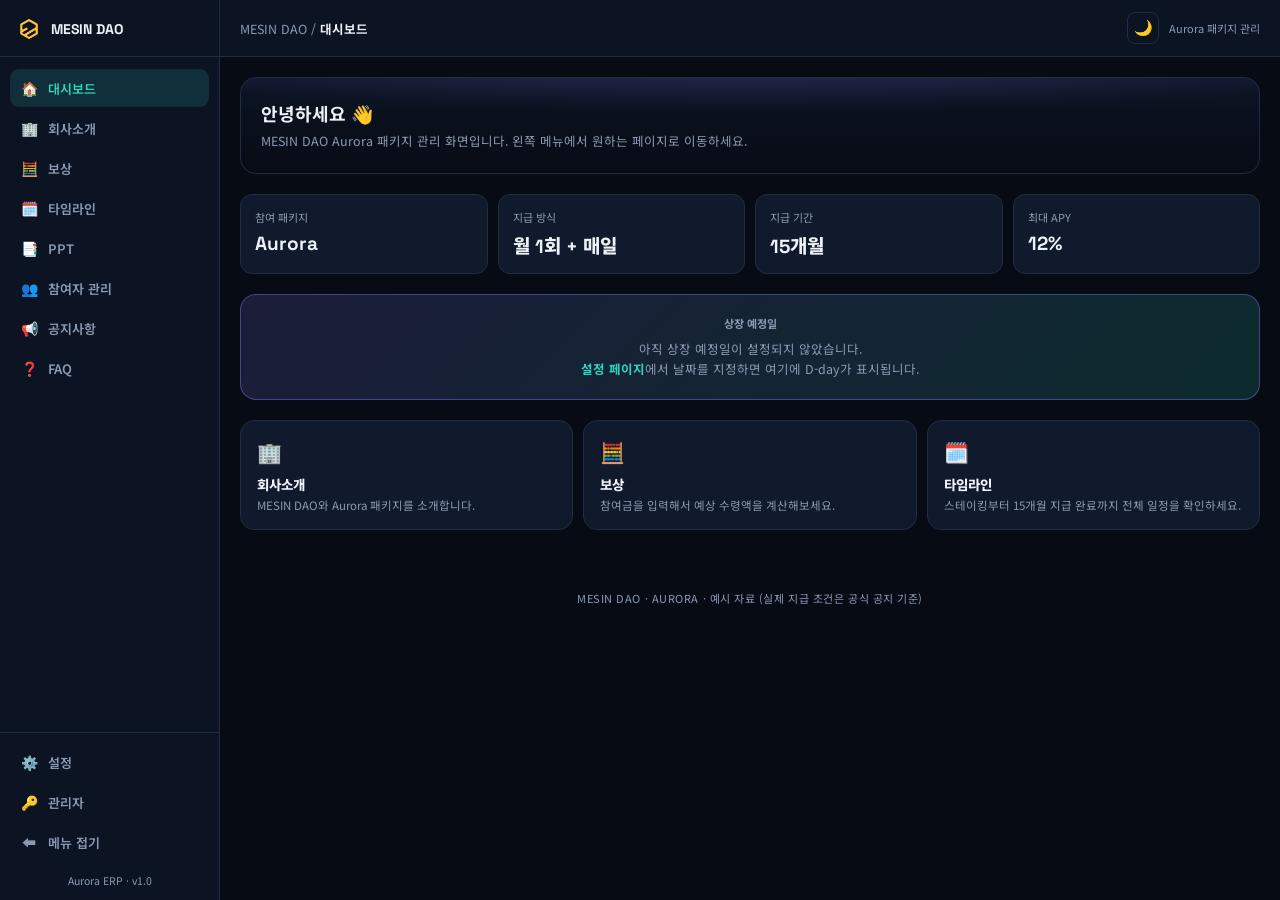
==== commit 9f9c43ab: "사이드바 로고를 PWA 아이콘(육각형 배지)으로 교체 - 모든 페이지의 .sidebar-logo-mark를 텍스트 "M" 대신 assets/icons/icon-192.png 이미지" ====
--- a/index.html
+++ b/index.html
@@ -19,7 +19,7 @@
 <div class="app" id="app">
   <aside class="sidebar" id="sidebar">
     <div class="sidebar-brand">
-      <div class="sidebar-logo-mark">M</div>
+      <img class="sidebar-logo-mark" src="assets/icons/icon-192.png" alt="MESIN DAO">
       <span>MESIN DAO</span>
     </div>
     <nav class="sidebar-nav" id="sidebarNav"></nav>
--- a/assets/style.css
+++ b/assets/style.css
@@ -323,9 +323,7 @@
 }
 .sidebar-logo-mark{
   width:26px; height:26px; border-radius:8px; flex:0 0 auto;
-  background:linear-gradient(135deg, var(--teal), var(--violet));
-  display:flex; align-items:center; justify-content:center;
-  font-family:'Space Grotesk',sans-serif; font-weight:700; font-size:13px; color:var(--on-accent);
+  object-fit:cover; display:block;
 }
 .sidebar-brand span{ font-family:'Space Grotesk','Noto Sans KR',sans-serif; font-weight:700; font-size:14px; }
 .sidebar-nav{ flex:1; padding:12px 10px; display:flex; flex-direction:column; gap:2px; overflow-y:auto; }
@@ -588,6 +586,31 @@
 .countdown-empty{ font-size:12.5px; color:var(--muted); line-height:1.6; }
 .countdown-empty a{ color:var(--teal); text-decoration:none; font-weight:700; }
 .countdown-empty a:hover{ text-decoration:underline; }
+
+/* FAQ 아코디언 */
+.faq-item{
+  background:var(--card); border:1px solid var(--line); border-radius:12px;
+  margin-bottom:8px; overflow:hidden;
+}
+.faq-item summary{
+  padding:14px 16px; cursor:pointer; font-weight:700; font-size:13px;
+  list-style:none; display:flex; align-items:center; justify-content:space-between; gap:10px;
+}
+.faq-item summary::-webkit-details-marker{ display:none; }
+.faq-item summary::after{ content:'+'; color:var(--muted); font-size:16px; flex:0 0 auto; }
+.faq-item[open] summary::after{ content:'−'; color:var(--teal); }
+.faq-item summary:hover{ color:var(--teal); }
+.faq-answer{ padding:0 16px 14px; font-size:12.5px; color:var(--muted); line-height:1.7; }
+
+/* 공지사항 게시판 */
+.notice-item{
+  background:var(--card); border:1px solid var(--line); border-radius:12px;
+  padding:14px 16px; margin-bottom:8px;
+}
+.notice-top{ display:flex; align-items:center; justify-content:space-between; gap:10px; margin-bottom:6px; }
+.notice-title{ font-weight:800; font-size:13.5px; }
+.notice-date{ font-size:10.5px; color:var(--muted); flex:0 0 auto; font-family:'Space Grotesk',monospace; }
+.notice-body{ font-size:12.5px; color:var(--muted); line-height:1.7; white-space:pre-wrap; }
 
 .timeline-panel{
   background:var(--card); border:1px solid var(--line); border-radius:20px;
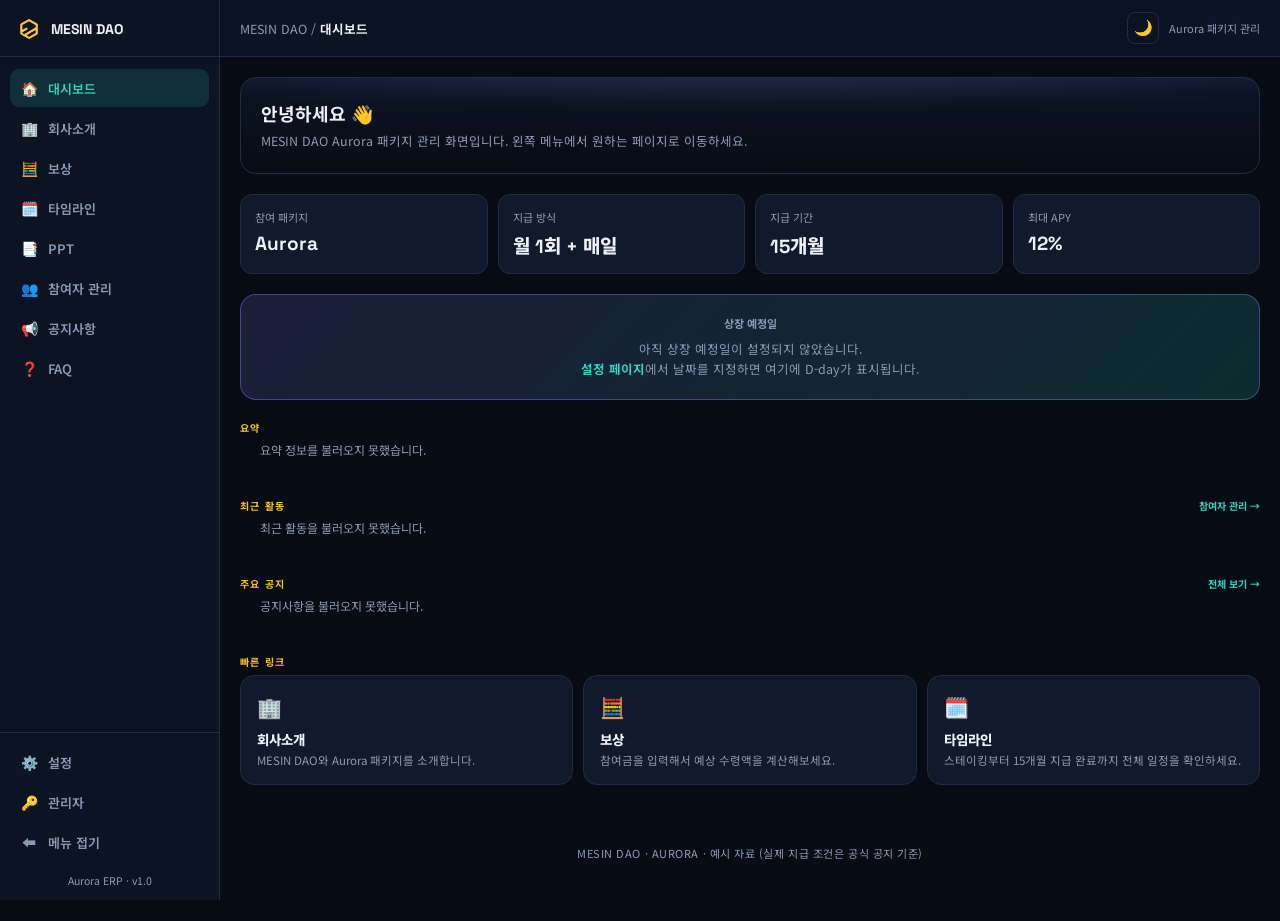
==== commit dce35505: "대시보드에 요약 카드/최근 활동/주요 공지 섹션 추가 - 요약: 총 참여자 수, 누적 지급액(추정), 예상 미지급액, 다음 지급일 - Supabase participants 테이블" ====
--- a/index.html
+++ b/index.html
@@ -52,6 +52,25 @@
       </div>
       <div class="countdown-card" id="countdownCard"></div>
 
+      <div class="dash-section-label">요약</div>
+      <div class="dash-summary-grid" id="dashSummaryGrid">
+        <div class="dash-summary-card"><div class="lbl">총 참여자 수</div><div class="val num">-</div></div>
+        <div class="dash-summary-card"><div class="lbl">누적 지급액 (추정)</div><div class="val num">-</div></div>
+        <div class="dash-summary-card"><div class="lbl">예상 미지급액</div><div class="val num">-</div></div>
+        <div class="dash-summary-card"><div class="lbl">다음 지급일</div><div class="val num">-</div></div>
+      </div>
+
+      <div class="dash-section-label">최근 활동 <a class="dash-section-link" href="participants.html">참여자 관리 →</a></div>
+      <div class="dash-activity-list" id="dashActivityList">
+        <div class="dash-empty-hint">불러오는 중...</div>
+      </div>
+
+      <div class="dash-section-label">주요 공지 <a class="dash-section-link" href="notices.html">전체 보기 →</a></div>
+      <div class="dash-notice-wrap" id="dashNoticeWrap">
+        <div class="dash-empty-hint">불러오는 중...</div>
+      </div>
+
+      <div class="dash-section-label">빠른 링크</div>
       <div class="quick-links">
         <a class="quick-card" href="company.html">
           <div class="qc-icon">🏢</div>
--- a/assets/style.css
+++ b/assets/style.css
@@ -586,6 +586,42 @@
 .countdown-empty{ font-size:12.5px; color:var(--muted); line-height:1.6; }
 .countdown-empty a{ color:var(--teal); text-decoration:none; font-weight:700; }
 .countdown-empty a:hover{ text-decoration:underline; }
+
+/* 대시보드 - 섹션 레이블 (사이드바와 동일한 20px 좌우 여백) */
+.dash-section-label{
+  padding:0 20px 6px; font-size:10px; letter-spacing:0.13em; color:var(--gold);
+  text-transform:uppercase; font-weight:700;
+}
+.dash-section-link{ float:right; text-transform:none; letter-spacing:0; color:var(--teal); font-weight:700; text-decoration:none; }
+.dash-section-link:hover{ text-decoration:underline; }
+
+/* 대시보드 - 요약 카드 (참여자 수 / 누적 지급액 등) */
+.dash-summary-grid{ display:grid; grid-template-columns:repeat(auto-fit,minmax(150px,1fr)); gap:10px; padding:0 20px 20px; }
+.dash-summary-card{ background:var(--card); border:1px solid var(--line); border-radius:12px; padding:14px; }
+.dash-summary-card .lbl{ font-size:11px; color:var(--muted); margin-bottom:6px; }
+.dash-summary-card .val{
+  font-family:'Space Grotesk','Noto Sans KR',sans-serif; font-weight:800; font-size:17px;
+}
+.dash-summary-card .sub{ font-size:10.5px; color:var(--muted); margin-top:3px; }
+
+/* 대시보드 - 최근 활동 */
+.dash-activity-list{ display:flex; flex-direction:column; gap:8px; padding:0 20px 20px; }
+.dash-activity-item{
+  display:flex; align-items:center; gap:10px;
+  background:var(--card); border:1px solid var(--line); border-radius:12px; padding:11px 14px;
+}
+.dash-activity-icon{
+  width:30px; height:30px; border-radius:50%; flex:0 0 auto;
+  background:rgba(var(--wash-rgb),0.06); display:flex; align-items:center; justify-content:center; font-size:14px;
+}
+.dash-activity-main{ flex:1; min-width:0; }
+.dash-activity-name{ font-weight:700; font-size:12.5px; }
+.dash-activity-sub{ font-size:11px; color:var(--muted); margin-top:1px; }
+.dash-activity-time{ font-size:10.5px; color:var(--muted); flex:0 0 auto; white-space:nowrap; }
+.dash-empty-hint{ font-size:12px; color:var(--muted); padding:0 20px 20px; }
+
+/* 대시보드 - 주요 공지 */
+.dash-notice-wrap{ padding:0 20px 20px; }
 
 /* FAQ 아코디언 */
 .faq-item{
